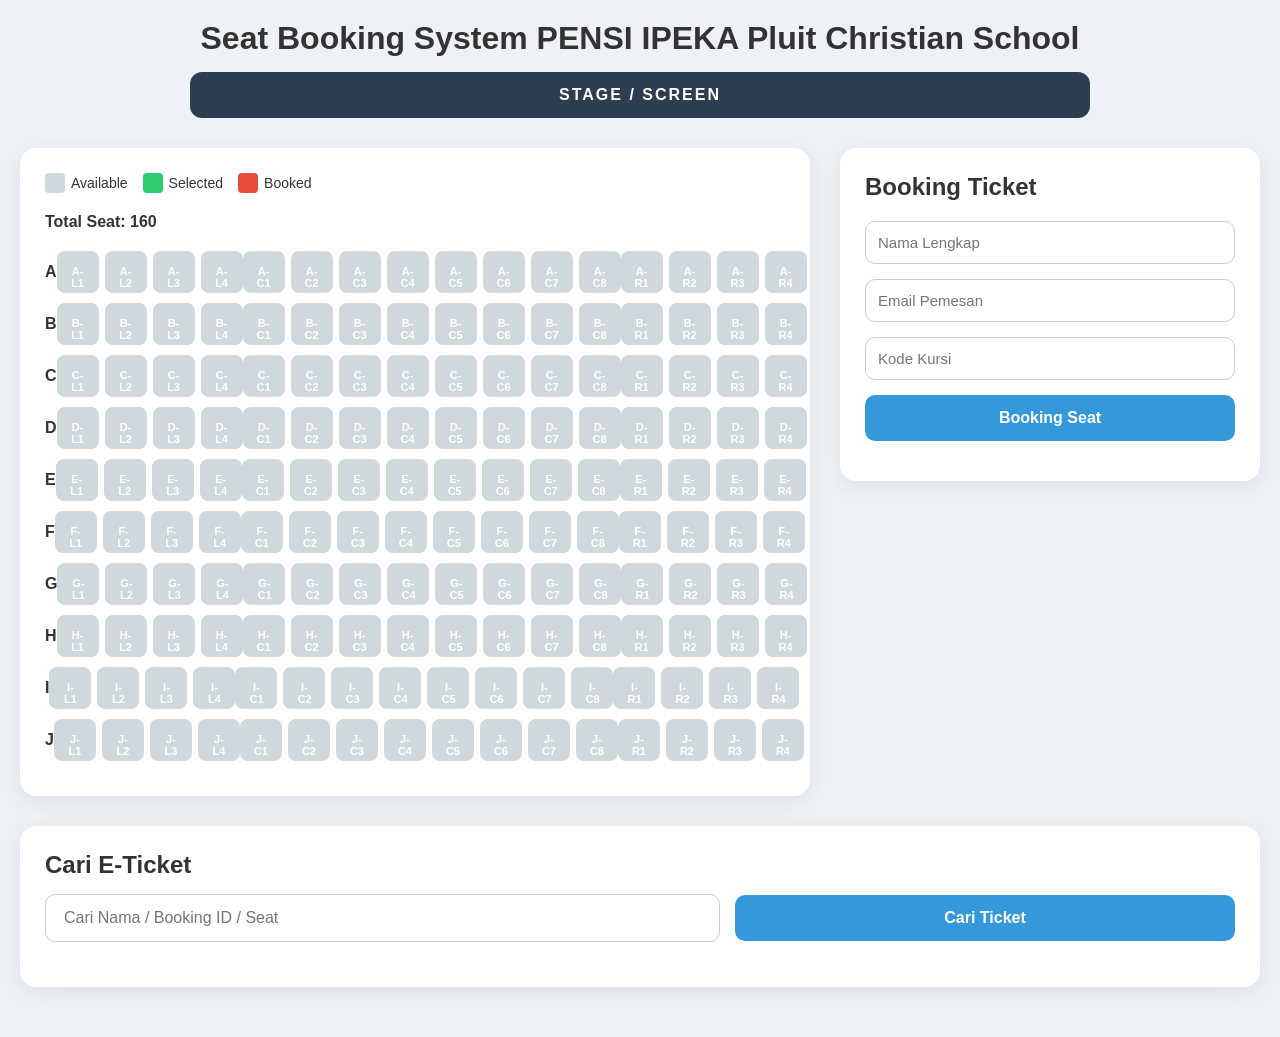
==== seat.html @ d66e7a72 "Add files via upload" ====
<!DOCTYPE html>
<html lang="id">
<head>
<meta charset="UTF-8">
<meta name="viewport" content="width=device-width, initial-scale=1.0">

<title>Seat Booking System</title>

<style>

*{
    margin:0;
    padding:0;
    box-sizing:border-box;
}

body{
    font-family:Arial,sans-serif;
    background:#eef2f7;
    padding:20px;
    color:#333;
}

h1{
    text-align:center;
    margin-bottom:15px;
}

.screen{
    max-width:900px;
    margin:0 auto 30px;
    background:#2c3e50;
    color:white;
    text-align:center;
    padding:14px;
    border-radius:12px;
    letter-spacing:2px;
    font-weight:bold;
}

.container{
    display:flex;
    gap:30px;
    align-items:flex-start;
    max-width:1400px;
    margin:auto;
}

.seat-area{
    flex:2;
    background:white;
    padding:25px;
    border-radius:16px;
    box-shadow:0 5px 20px rgba(0,0,0,0.08);
    overflow:auto;
}

.form-area{
    flex:1;
    background:white;
    padding:25px;
    border-radius:16px;
    box-shadow:0 5px 20px rgba(0,0,0,0.08);
    position:sticky;
    top:20px;
}

.form-area h2{
    margin-bottom:20px;
}

.legend{
    display:flex;
    gap:15px;
    margin-bottom:20px;
    flex-wrap:wrap;
}

.legend-item{
    display:flex;
    align-items:center;
    gap:6px;
    font-size:14px;
}

.legend-box{
    width:20px;
    height:20px;
    border-radius:4px;
}

.available-box{
    background:#cfd8dc;
}

.selected-box{
    background:#2ecc71;
}

.booked-box{
    background:#e74c3c;
}

.row{
    display:flex;
    align-items:center;
    margin-bottom:10px;
}

.row-label{
    width:40px;
    font-weight:bold;
    text-align:center;
}

.section{
    display:flex;
    gap:6px;
}

.aisle{
    width:40px;
}

.seat{
    width:42px;
    height:42px;
    border:none;
    border-radius:8px;
    background:#cfd8dc;
    cursor:pointer;
    transition:0.2s;
    font-size:11px;
    font-weight:bold;
}

.seat:hover{
    transform:scale(1.08);
    background:#90caf9;
}

.selected{
    background:#2ecc71 !important;
    color:white;
}

.booked{
    background:#e74c3c !important;
    color:white;
    cursor:not-allowed;
}

input{
    width:100%;
    padding:12px;
    margin-bottom:15px;
    border:1px solid #ccc;
    border-radius:10px;
    font-size:15px;
}

button{
    width:100%;
    padding:14px;
    border:none;
    background:#3498db;
    color:white;
    font-size:16px;
    border-radius:10px;
    cursor:pointer;
    font-weight:bold;
}

button:hover{
    background:#2980b9;
}

#status{
    margin-top:15px;
    font-size:14px;
    font-weight:bold;
}

.total-seat{
    margin-bottom:20px;
    font-weight:bold;
}

/* SEARCH TICKET */

.search-ticket{
    max-width:1400px;
    margin:30px auto;
    background:white;
    padding:25px;
    border-radius:16px;
    box-shadow:0 5px 20px rgba(0,0,0,0.08);
}

.search-ticket h2{
    margin-bottom:15px;
}

.search-box{
    display:flex;
    gap:15px;
    margin-bottom:20px;
    align-items:center;
}

.search-box input{
    width:100%;
    flex:1;
    margin-bottom:0;
    padding:14px 18px;
    font-size:16px;
}

.search-box button{
    width:500px;
    min-width:500px;
}

.ticket-card{
    border:2px dashed #3498db;
    border-radius:15px;
    padding:20px;
    margin-top:15px;
    background:#f8fbff;
}

.ticket-title{
    font-size:24px;
    font-weight:bold;
    color:#3498db;
    margin-bottom:15px;
}

.ticket-item{
    margin-bottom:10px;
    font-size:16px;
}

.ticket-seat{
    font-size:32px;
    color:#e74c3c;
    font-weight:bold;
    margin-top:15px;
}

@media(max-width:1000px){

.container{
    flex-direction:column;
}

.form-area{
    width:100%;
    position:relative;
}

.search-box{
    flex-direction:column;
}

}

</style>
</head>

<body>

<h1>Seat Booking System PENSI IPEKA Pluit Christian School</h1>

<div class="screen">
STAGE / SCREEN
</div>

<div class="container">

<div class="seat-area">

<div class="legend">

<div class="legend-item">
<div class="legend-box available-box"></div>
Available
</div>

<div class="legend-item">
<div class="legend-box selected-box"></div>
Selected
</div>

<div class="legend-item">
<div class="legend-box booked-box"></div>
Booked
</div>

</div>

<div class="total-seat">
Total Seat: 160
</div>

<div id="seatArea"></div>

</div>

<div class="form-area">

<h2>Booking Ticket</h2>

<input type="text" id="name" placeholder="Nama Lengkap">

<input type="email" id="email" placeholder="Email Pemesan">

<input type="text" id="seatCode" placeholder="Kode Kursi" readonly>

<button onclick="bookSeat()">
Booking Seat
</button>

<p id="status"></p>

</div>

</div>

<!-- SEARCH TICKET -->

<div class="search-ticket">

<h2>Cari E-Ticket</h2>

<div class="search-box">

<input
type="text"
id="searchInput"
placeholder="Cari Nama / Booking ID / Seat">

<button onclick="searchTicket()">
Cari Ticket
</button>

</div>

<div id="ticketResult"></div>

</div>

<script>

const APPS_SCRIPT_URL =
"https://script.google.com/macros/s/AKfycbyIZBY5OE33ENf7R17idh9-DeaufF1gcNQ0sNtshyPeskug7XlYK0YA4XagdgAJZl_fJA/exec";

const seatArea = document.getElementById("seatArea");

const rows = 10;

const layout = {
    left:4,
    center:8,
    right:4
};

let selectedSeatElement = null;
let selectedSeatCode = null;

function generateSeats(){

    for(let r=1; r<=rows; r++){

        const rowDiv = document.createElement("div");
        rowDiv.className = "row";

        const rowLabel = document.createElement("div");
        rowLabel.className = "row-label";
        rowLabel.innerText = String.fromCharCode(64+r);

        rowDiv.appendChild(rowLabel);

        createSection(rowDiv, "L", layout.left, r);

        const aisle1 = document.createElement("div");
        aisle1.className = "aisle";
        rowDiv.appendChild(aisle1);

        createSection(rowDiv, "C", layout.center, r);

        const aisle2 = document.createElement("div");
        aisle2.className = "aisle";
        rowDiv.appendChild(aisle2);

        createSection(rowDiv, "R", layout.right, r);

        seatArea.appendChild(rowDiv);
    }
}

function createSection(parent, prefix, total, row){

    const sectionDiv = document.createElement("div");
    sectionDiv.className = "section";

    for(let i=1; i<=total; i++){

        const seat = document.createElement("button");

        const rowLetter = String.fromCharCode(64+row);

        const seatCode = `${rowLetter}-${prefix}${i}`;

        seat.className = "seat";
        seat.dataset.code = seatCode;
        seat.innerText = seatCode;

        seat.onclick = () => selectSeat(seat, seatCode);

        sectionDiv.appendChild(seat);
    }

    parent.appendChild(sectionDiv);
}

function selectSeat(element, code){

    if(element.classList.contains("booked")) return;

    document.querySelectorAll(".seat").forEach(seat=>{
        seat.classList.remove("selected");
    });

    element.classList.add("selected");

    selectedSeatElement = element;
    selectedSeatCode = code;

    document.getElementById("seatCode").value = code;
}

async function bookSeat(){

    const name = document.getElementById("name").value.trim();
    const email = document.getElementById("email").value.trim();

    if(!name || !email || !selectedSeatCode){

        alert("Lengkapi data dan pilih seat!");
        return;
    }

    const data = {
    action:"seat",
    name:name,
    email:email,
    seat:selectedSeatCode
};

    document.getElementById("status").innerText =
    "Mengirim booking...";

    try{

        const response = await fetch("https://script.google.com/macros/s/AKfycbzW98MHzLqYmrCe1UrBfOiXvr4nLDi2T4dmhQzEWJm7gOR6B9Fgh47fH2na9PamQ1h2/exec",{
            method:"POST",
            body:JSON.stringify(data)
        });

        const result = await response.json();

        document.getElementById("status").innerText =
        result.message;

        if(!result.success){
            return;
        }

        selectedSeatElement.classList.remove("selected");
        selectedSeatElement.classList.add("booked");

        document.getElementById("name").value = "";
        document.getElementById("email").value = "";
        document.getElementById("seatCode").value = "";

        selectedSeatElement = null;
        selectedSeatCode = null;

    }catch(err){

        console.log(err);

        document.getElementById("status").innerText =
        "Gagal booking";

    }

}

async function loadBookedSeats(){

    try{

        const response = await fetch("https://script.google.com/macros/s/AKfycbzW98MHzLqYmrCe1UrBfOiXvr4nLDi2T4dmhQzEWJm7gOR6B9Fgh47fH2na9PamQ1h2/exec");

        const bookedSeats = await response.json();

        bookedSeats.forEach(code=>{

            const seat = document.querySelector(
                `[data-code="${code}"]`
            );

            if(seat){

                seat.classList.add("booked");

            }

        });

    }catch(err){

        console.log(err);

    }

}

async function searchTicket(){

    const keyword =
    document.getElementById("searchInput")
    .value
    .trim();

    if(!keyword){

        alert("Masukkan nama / booking ID / seat");
        return;

    }

    try{

        const response = await fetch(
        "https://script.google.com/macros/s/AKfycbzW98MHzLqYmrCe1UrBfOiXvr4nLDi2T4dmhQzEWJm7gOR6B9Fgh47fH2na9PamQ1h2/exec" +
        "?search=" +
        encodeURIComponent(keyword)
        );

        const result = await response.json();

        const ticketResult =
        document.getElementById("ticketResult");

        ticketResult.innerHTML = "";

        if(result.length === 0){

            ticketResult.innerHTML = `
            <div class="ticket-card">
                Ticket tidak ditemukan
            </div>
            `;

            return;

        }

        result.forEach(ticket=>{

            ticketResult.innerHTML += `

            <div class="ticket-card">

                <div class="ticket-title">
                    E-Ticket Booking
                </div>

                <div class="ticket-item">
                    <b>Booking ID:</b>
                    ${ticket.bookingId}
                </div>

                <div class="ticket-item">
                    <b>Nama:</b>
                    ${ticket.name}
                </div>

                <div class="ticket-item">
                    <b>Email:</b>
                    ${ticket.email}
                </div>

                <div class="ticket-item">
                    <b>Status:</b>
                    ${ticket.status}
                </div>

                <div class="ticket-seat">
                    ${ticket.seat}
                </div>

            </div>

            `;

        });

    }catch(err){

        console.log(err);

        alert("Gagal mengambil ticket");

    }

}

generateSeats();
loadBookedSeats();

</script>

</body>
</html>
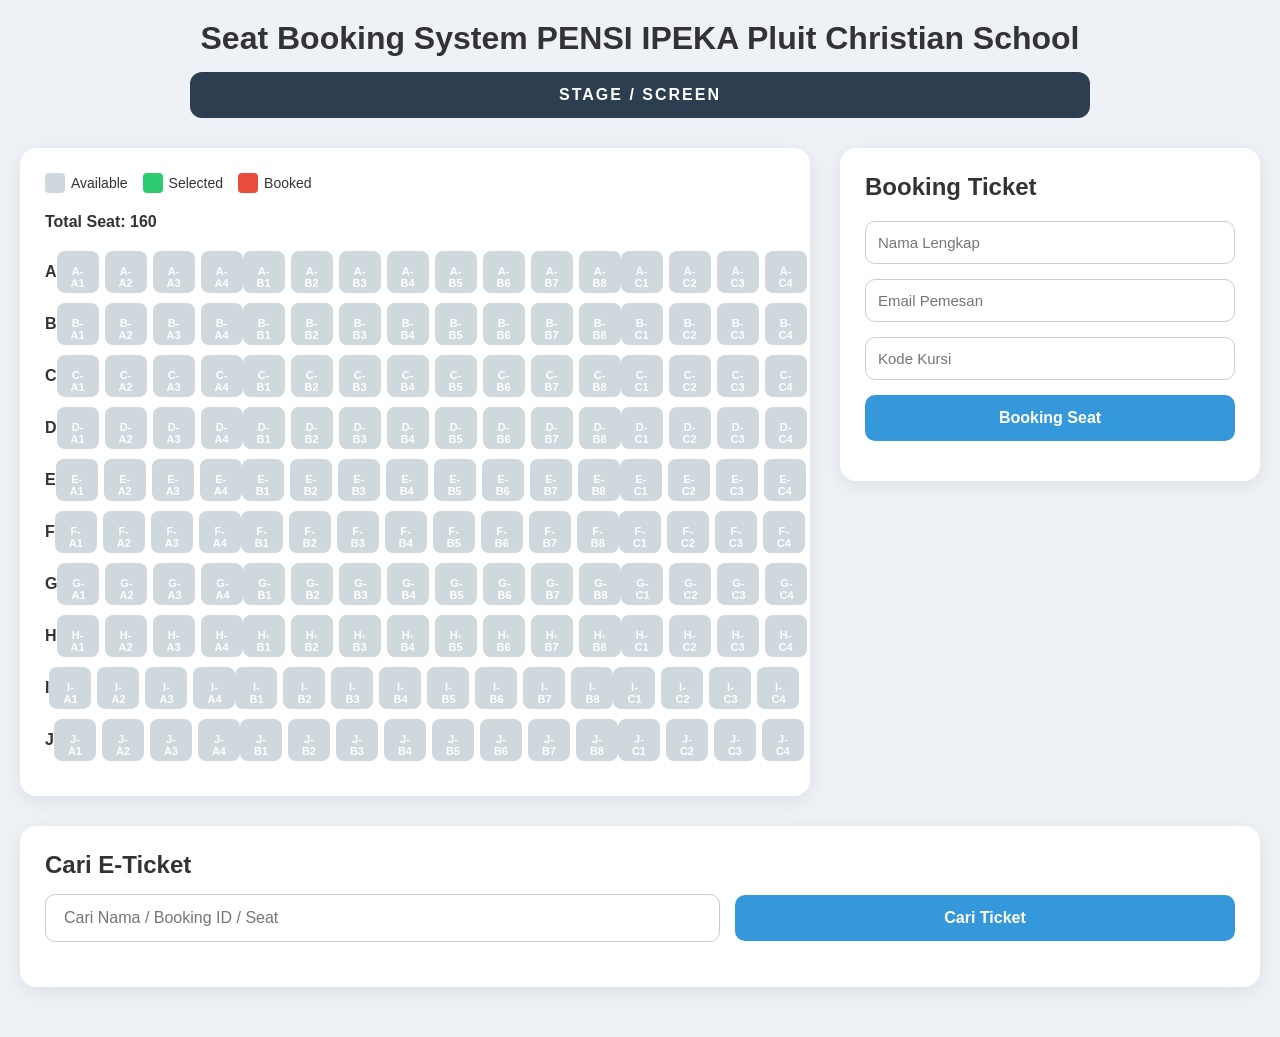
==== commit fd813b86: "Update seat.html" ====
--- a/seat.html
+++ b/seat.html
@@ -404,13 +404,19 @@
     const sectionDiv = document.createElement("div");
     sectionDiv.className = "section";
 
+    let prefixMap = {
+        L: "A",
+        C: "B",
+        R: "C"
+    };
+
     for(let i=1; i<=total; i++){
 
         const seat = document.createElement("button");
 
         const rowLetter = String.fromCharCode(64+row);
 
-        const seatCode = `${rowLetter}-${prefix}${i}`;
+        const seatCode = `${rowLetter}-${prefixMap[prefix]}${i}`;
 
         seat.className = "seat";
         seat.dataset.code = seatCode;
@@ -625,4 +631,4 @@
 </script>
 
 </body>
-</html>+</html>
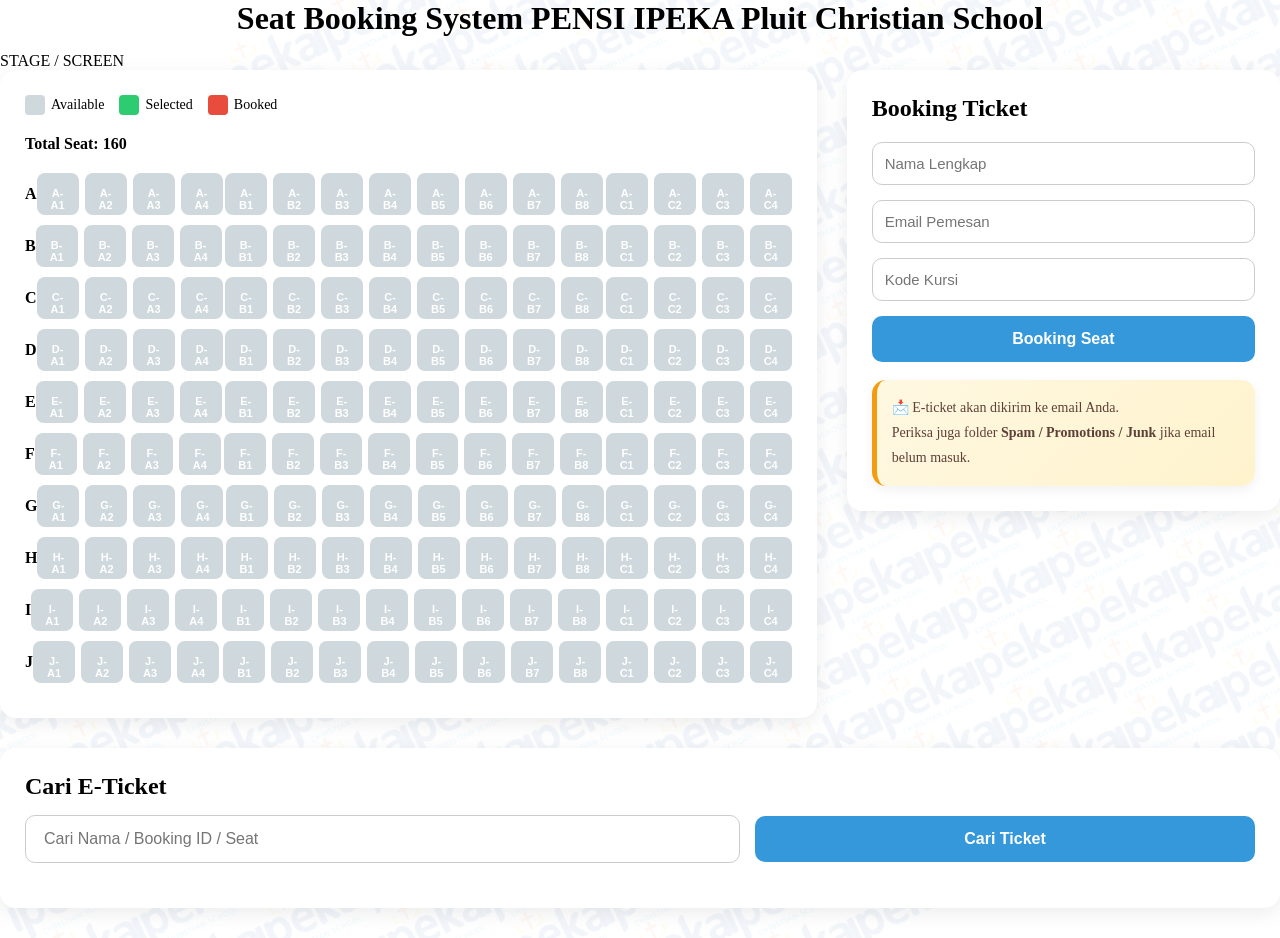
==== commit 3f2f865c: "Update seat.html" ====
--- a/seat.html
+++ b/seat.html
@@ -14,18 +14,89 @@
     box-sizing:border-box;
 }
 
-body{
-    font-family:Arial,sans-serif;
-    background:#eef2f7;
-    padding:20px;
-    color:#333;
-}
-
+body::before{
+
+    content:"";
+
+    position:fixed;
+
+    inset:0;
+
+    pointer-events:none;
+
+    background-image:
+    url("IPEKA.png");
+
+    background-size:90px;
+
+    background-repeat:repeat;
+
+    opacity:0.05;
+
+    transform:rotate(-25deg) scale(1.2);
+
+    z-index:-1;
+}
+.top-logo{
+    position:fixed;
+    top:15px;
+    left:15px;
+    z-index:999;
+}
+
+.top-logo img{
+    box-shadow:
+    0 0 20px rgba(52,152,219,0.4);
+}
+}
+
+    background:white;
+
+    padding:8px;
+
+    border-radius:14px;
+
+    box-shadow:
+    0 4px 15px rgba(0,0,0,0.15);
+}
+@media(max-width:768px){
+
+.top-logo img{
+    width:50px;
+    padding:6px;
+}
+
+}
 h1{
     text-align:center;
     margin-bottom:15px;
 }
-
+.email-notice{
+
+    margin-top:18px;
+
+    background:linear-gradient(
+        135deg,
+        #fff8e1,
+        #fff3cd
+    );
+
+    border-left:5px solid #f39c12;
+
+    color:#5d4037;
+
+    padding:15px;
+
+    border-radius:14px;
+
+    font-size:14px;
+
+    line-height:1.8;
+
+    box-shadow:
+    0 4px 12px rgba(0,0,0,0.06);
+
+}AAAAA
 .screen{
     max-width:900px;
     margin:0 auto 30px;
@@ -322,7 +393,17 @@
 </button>
 
 <p id="status"></p>
-
+<p id="status"></p>
+
+<div class="email-notice">
+
+📩 E-ticket akan dikirim ke email Anda.<br>
+
+Periksa juga folder
+<b>Spam / Promotions / Junk</b>
+jika email belum masuk.
+
+</div>
 </div>
 
 </div>
@@ -353,7 +434,7 @@
 <script>
 
 const APPS_SCRIPT_URL =
-"https://script.google.com/macros/s/AKfycbyIZBY5OE33ENf7R17idh9-DeaufF1gcNQ0sNtshyPeskug7XlYK0YA4XagdgAJZl_fJA/exec";
+"https://script.google.com/macros/s/AKfycbzfxxvJUBLyZms-yqfiWxFdJod6a2PrkERwErlG0t7BSvj9OrLCuwmy6AHwIDlmYy1U/exec";
 
 const seatArea = document.getElementById("seatArea");
 
@@ -365,8 +446,7 @@
     right:4
 };
 
-let selectedSeatElement = null;
-let selectedSeatCode = null;
+let selectedSeats = [];
 
 function generateSeats(){
 
@@ -434,70 +514,125 @@
 
     if(element.classList.contains("booked")) return;
 
-    document.querySelectorAll(".seat").forEach(seat=>{
-        seat.classList.remove("selected");
-    });
-
-    element.classList.add("selected");
-
-    selectedSeatElement = element;
-    selectedSeatCode = code;
-
-    document.getElementById("seatCode").value = code;
+    // kalau sudah dipilih → batal pilih
+    if(element.classList.contains("selected")){
+
+        element.classList.remove("selected");
+
+        selectedSeats =
+        selectedSeats.filter(seat => seat !== code);
+
+    }else{
+
+        element.classList.add("selected");
+
+        selectedSeats.push(code);
+
+    }
+
+    document.getElementById("seatCode").value =
+    selectedSeats.join(", ");
+
 }
 
 async function bookSeat(){
 
-    const name = document.getElementById("name").value.trim();
-    const email = document.getElementById("email").value.trim();
-
-    if(!name || !email || !selectedSeatCode){
-
-        alert("Lengkapi data dan pilih seat!");
+    const name =
+    document.getElementById("name")
+    .value
+    .trim();
+
+    const email =
+    document.getElementById("email")
+    .value
+    .trim();
+
+    if(
+        !name ||
+        !email ||
+        selectedSeats.length === 0
+    ){
+
+        alert(
+        "Lengkapi data dan pilih seat!"
+        );
+
         return;
+
     }
 
     const data = {
-    action:"seat",
-    name:name,
-    email:email,
-    seat:selectedSeatCode
-};
-
-    document.getElementById("status").innerText =
+        action:"seat",
+        name:name,
+        email:email,
+        seat:selectedSeats
+    };
+
+    document.getElementById("status")
+    .innerText =
     "Mengirim booking...";
 
     try{
 
-        const response = await fetch("https://script.google.com/macros/s/AKfycbzW98MHzLqYmrCe1UrBfOiXvr4nLDi2T4dmhQzEWJm7gOR6B9Fgh47fH2na9PamQ1h2/exec",{
+        const response =
+        await fetch(
+        "https://script.google.com/macros/s/AKfycbzfxxvJUBLyZms-yqfiWxFdJod6a2PrkERwErlG0t7BSvj9OrLCuwmy6AHwIDlmYy1U/exec",
+        {
             method:"POST",
             body:JSON.stringify(data)
         });
 
-        const result = await response.json();
-
-        document.getElementById("status").innerText =
+        const result =
+        await response.json();
+
+        document.getElementById("status")
+        .innerText =
         result.message;
 
         if(!result.success){
             return;
         }
 
-        selectedSeatElement.classList.remove("selected");
-        selectedSeatElement.classList.add("booked");
-
-        document.getElementById("name").value = "";
-        document.getElementById("email").value = "";
-        document.getElementById("seatCode").value = "";
-
-        selectedSeatElement = null;
-        selectedSeatCode = null;
+        // ubah jadi booked
+        selectedSeats.forEach(code=>{
+
+            const seat =
+            document.querySelector(
+            `[data-code="${code}"]`
+            );
+
+            if(seat){
+
+                seat.classList.remove(
+                "selected"
+                );
+
+                seat.classList.add(
+                "booked"
+                );
+
+            }
+
+        });
+
+        // reset form
+        document.getElementById("name")
+        .value = "";
+
+        document.getElementById("email")
+        .value = "";
+
+        document.getElementById("seatCode")
+        .value = "";
+
+        selectedSeats = [];
 
     }catch(err){
 
         console.log(err);
 
-        document.getElementById("status").innerText =
+        document.getElementById("status")
+        .innerText =
         "Gagal booking";
 
     }
@@ -508,19 +643,27 @@
 
     try{
 
-        const response = await fetch("https://script.google.com/macros/s/AKfycbzW98MHzLqYmrCe1UrBfOiXvr4nLDi2T4dmhQzEWJm7gOR6B9Fgh47fH2na9PamQ1h2/exec");
-
-        const bookedSeats = await response.json();
+        const response =
+        await fetch("https://script.google.com/macros/s/AKfycbz4a8hzcGhH5G0Lf3J02ladZJA2StW_uPhSXTbK8wcWsXpzIlWPWxoyifWFHwoQuV3ATg/exec");
+
+        const bookedSeats =
+        await response.json();
 
         bookedSeats.forEach(code=>{
 
-            const seat = document.querySelector(
-                `[data-code="${code}"]`
+            const cleanCode =
+            code.toString().trim();
+
+            const seat =
+            document.querySelector(
+            `[data-code="${cleanCode}"]`
             );
 
             if(seat){
 
-                seat.classList.add("booked");
+                seat.classList.add(
+                "booked"
+                );
 
             }
 
@@ -537,38 +680,66 @@
 async function searchTicket(){
 
     const keyword =
-    document.getElementById("searchInput")
+    document
+    .getElementById("searchInput")
     .value
     .trim();
 
     if(!keyword){
 
-        alert("Masukkan nama / booking ID / seat");
+        alert(
+        "Masukkan nama / booking ID / seat"
+        );
+
         return;
 
     }
 
     try{
 
-        const response = await fetch(
-        "https://script.google.com/macros/s/AKfycbzW98MHzLqYmrCe1UrBfOiXvr4nLDi2T4dmhQzEWJm7gOR6B9Fgh47fH2na9PamQ1h2/exec" +
-        "?search=" +
-        encodeURIComponent(keyword)
+        const response =
+        await fetch(
+
+            "https://script.google.com/macros/s/AKfycbz4a8hzcGhH5G0Lf3J02ladZJA2StW_uPhSXTbK8wcWsXpzIlWPWxoyifWFHwoQuV3ATg/exec" +
+
+            "?search=" +
+
+            encodeURIComponent(keyword) +
+
+            "&t=" +
+
+            Date.now()
+
         );
 
-        const result = await response.json();
+        // DEBUG
+        console.log(response);
+
+        const result =
+        await response.json();
+
+        console.log(result);
 
         const ticketResult =
-        document.getElementById("ticketResult");
+        document.getElementById(
+        "ticketResult"
+        );
 
         ticketResult.innerHTML = "";
 
-        if(result.length === 0){
+        if(
+            !Array.isArray(result) ||
+            result.length === 0
+        ){
 
             ticketResult.innerHTML = `
+
             <div class="ticket-card">
+
                 Ticket tidak ditemukan
+
             </div>
+
             `;
 
             return;
@@ -617,9 +788,14 @@
 
     }catch(err){
 
-        console.log(err);
-
-        alert("Gagal mengambil ticket");
+        console.log(
+        "SEARCH ERROR:",
+        err
+        );
+
+        alert(
+        "Gagal mengambil ticket"
+        );
 
     }
 
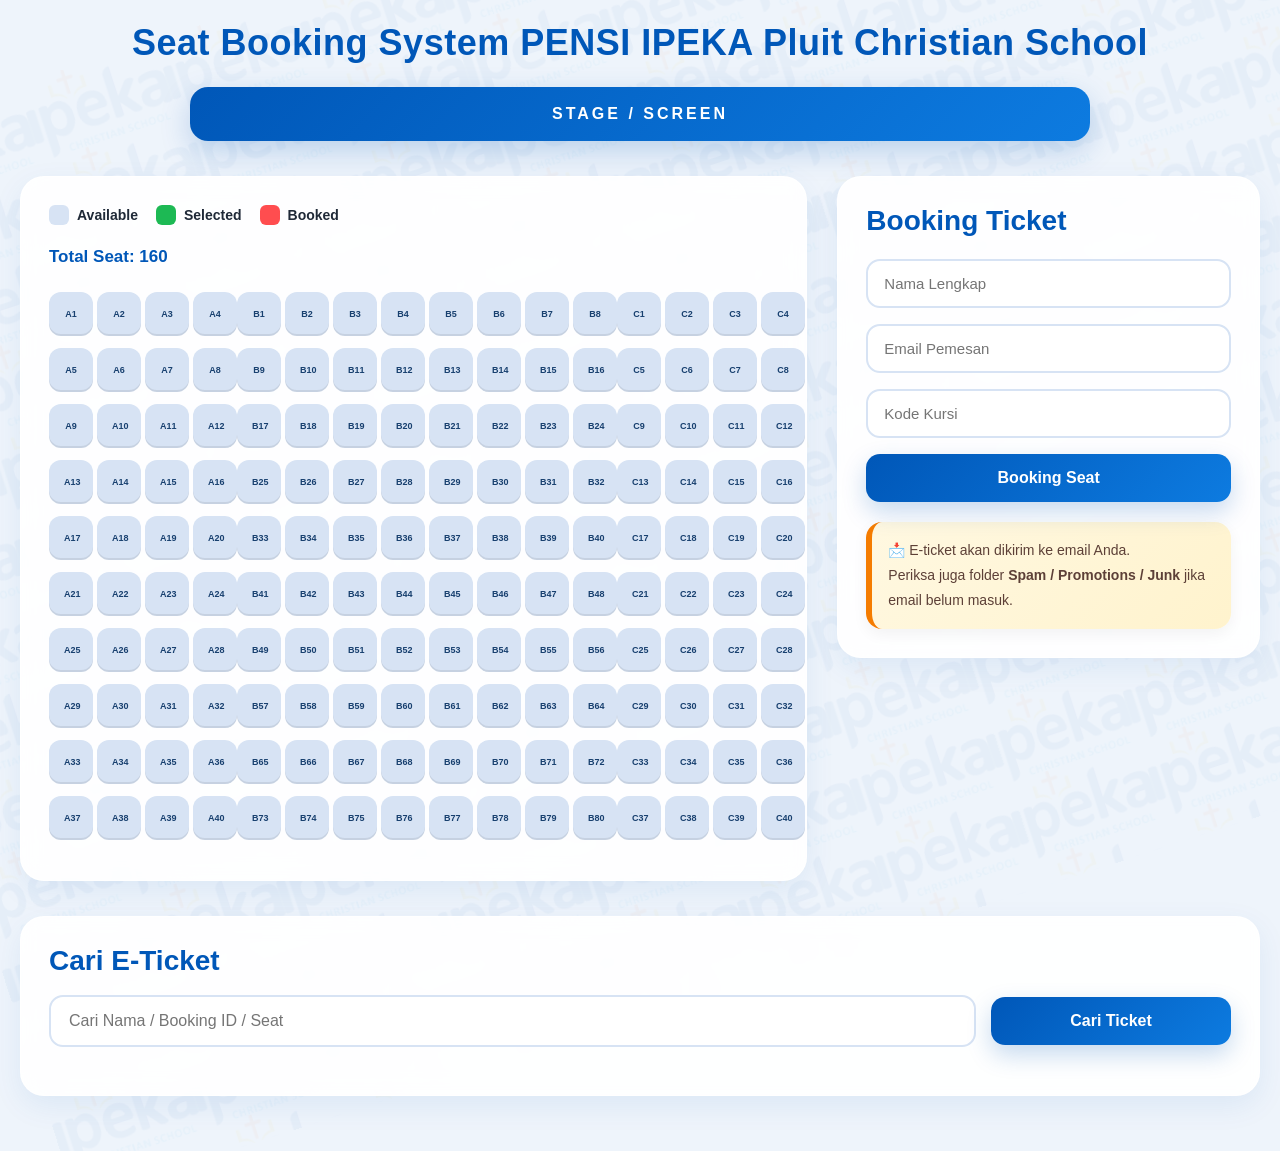
==== commit f193f38d: "Update seat.html" ====
--- a/seat.html
+++ b/seat.html
@@ -8,12 +8,33 @@
 
 <style>
 
+:root{
+    --ipeka-blue:#0057b8;
+    --ipeka-light:#0d7be0;
+    --ipeka-gold:#f4b400;
+    --ipeka-orange:#f57c00;
+    --ipeka-bg:#eef4fb;
+    --ipeka-card:#ffffff;
+    --ipeka-text:#1f2937;
+}
+
 *{
     margin:0;
     padding:0;
     box-sizing:border-box;
 }
 
+body{
+    font-family:Arial,sans-serif;
+    background:var(--ipeka-bg);
+    padding:20px;
+    color:var(--ipeka-text);
+    position:relative;
+    overflow-x:hidden;
+}
+
+/* BACKGROUND WATERMARK */
+
 body::before{
 
     content:"";
@@ -27,87 +48,95 @@
     background-image:
     url("IPEKA.png");
 
-    background-size:90px;
+    background-size:120px;
 
     background-repeat:repeat;
 
-    opacity:0.05;
-
-    transform:rotate(-25deg) scale(1.2);
-
-    z-index:-1;
-}
+    opacity:0.035;
+
+    transform:rotate(-18deg) scale(1.2);
+
+    z-index:-2;
+}
+
+/* TOP LOGO */
+
 .top-logo{
     position:fixed;
-    top:15px;
-    left:15px;
+    top:18px;
+    left:18px;
     z-index:999;
 }
 
 .top-logo img{
+
+    width:75px;
+
+    background:white;
+
+    padding:8px;
+
+    border-radius:18px;
+
     box-shadow:
-    0 0 20px rgba(52,152,219,0.4);
-}
-}
-
-    background:white;
-
-    padding:8px;
-
-    border-radius:14px;
+    0 10px 30px rgba(0,87,184,0.18);
+
+    border:2px solid rgba(255,255,255,0.9);
+
+    backdrop-filter:blur(8px);
+}
+
+/* TITLE */
+
+h1{
+
+    text-align:center;
+
+    margin-bottom:20px;
+
+    color:var(--ipeka-blue);
+
+    font-size:36px;
+
+    font-weight:800;
+
+    letter-spacing:0.5px;
+
+    line-height:1.3;
+}
+
+/* SCREEN */
+
+.screen{
+
+    max-width:900px;
+
+    margin:0 auto 35px;
+
+    background:
+    linear-gradient(
+        135deg,
+        var(--ipeka-blue),
+        var(--ipeka-light)
+    );
+
+    color:white;
+
+    text-align:center;
+
+    padding:18px;
+
+    border-radius:18px;
+
+    letter-spacing:3px;
+
+    font-weight:bold;
 
     box-shadow:
-    0 4px 15px rgba(0,0,0,0.15);
-}
-@media(max-width:768px){
-
-.top-logo img{
-    width:50px;
-    padding:6px;
-}
-
-}
-h1{
-    text-align:center;
-    margin-bottom:15px;
-}
-.email-notice{
-
-    margin-top:18px;
-
-    background:linear-gradient(
-        135deg,
-        #fff8e1,
-        #fff3cd
-    );
-
-    border-left:5px solid #f39c12;
-
-    color:#5d4037;
-
-    padding:15px;
-
-    border-radius:14px;
-
-    font-size:14px;
-
-    line-height:1.8;
-
-    box-shadow:
-    0 4px 12px rgba(0,0,0,0.06);
-
-}AAAAA
-.screen{
-    max-width:900px;
-    margin:0 auto 30px;
-    background:#2c3e50;
-    color:white;
-    text-align:center;
-    padding:14px;
-    border-radius:12px;
-    letter-spacing:2px;
-    font-weight:bold;
-}
+    0 10px 30px rgba(0,87,184,0.22);
+}
+
+/* CONTAINER */
 
 .container{
     display:flex;
@@ -117,159 +146,322 @@
     margin:auto;
 }
 
+/* CARD */
+
+.seat-area,
+.form-area,
+.search-ticket{
+
+    background:
+    rgba(255,255,255,0.92);
+
+    backdrop-filter:blur(10px);
+
+    border:1px solid rgba(255,255,255,0.7);
+
+    box-shadow:
+    0 10px 30px rgba(0,87,184,0.08);
+
+    border-radius:24px;
+}
+
+/* SEAT AREA */
+
 .seat-area{
     flex:2;
-    background:white;
-    padding:25px;
-    border-radius:16px;
-    box-shadow:0 5px 20px rgba(0,0,0,0.08);
+    padding:28px;
     overflow:auto;
 }
+
+/* FORM AREA */
 
 .form-area{
     flex:1;
-    background:white;
-    padding:25px;
-    border-radius:16px;
-    box-shadow:0 5px 20px rgba(0,0,0,0.08);
+    padding:28px;
     position:sticky;
     top:20px;
 }
 
 .form-area h2{
-    margin-bottom:20px;
-}
+
+    margin-bottom:22px;
+
+    color:var(--ipeka-blue);
+
+    font-size:28px;
+
+    font-weight:800;
+}
+
+/* LEGEND */
 
 .legend{
     display:flex;
-    gap:15px;
-    margin-bottom:20px;
+    gap:18px;
+    margin-bottom:22px;
     flex-wrap:wrap;
 }
 
 .legend-item{
     display:flex;
     align-items:center;
-    gap:6px;
+    gap:8px;
     font-size:14px;
+    font-weight:600;
 }
 
 .legend-box{
     width:20px;
     height:20px;
-    border-radius:4px;
+    border-radius:6px;
 }
 
 .available-box{
-    background:#cfd8dc;
+    background:#d7e3f4;
 }
 
 .selected-box{
-    background:#2ecc71;
+    background:#1db954;
 }
 
 .booked-box{
-    background:#e74c3c;
-}
+    background:#ff4d4f;
+}
+
+/* TOTAL */
+
+.total-seat{
+
+    margin-bottom:25px;
+
+    font-weight:700;
+
+    color:var(--ipeka-blue);
+
+    font-size:17px;
+}
+
+/* ROW */
 
 .row{
     display:flex;
     align-items:center;
-    margin-bottom:10px;
+    margin-bottom:12px;
 }
 
 .row-label{
-    width:40px;
+
+    width:42px;
+
     font-weight:bold;
+
     text-align:center;
+
+    color:var(--ipeka-blue);
+
+    font-size:18px;
 }
 
 .section{
+
     display:flex;
-    gap:6px;
+    gap:4px;
 }
 
 .aisle{
-    width:40px;
-}
+    width:20px;
+}
+
+/* SEAT */
 
 .seat{
-    width:42px;
-    height:42px;
+
+    width:44px;
+
+    height:44px;
+
     border:none;
-    border-radius:8px;
-    background:#cfd8dc;
+
+    border-radius:12px;
+
+    background:#d7e3f4;
+
+    color:#18406f;
+
     cursor:pointer;
+
+    transition:0.25s;
+
+    font-size:9px;
+
+    font-weight:bold;
+
+    box-shadow:
+    inset 0 -2px 0 rgba(0,0,0,0.08);
+}
+
+.seat:hover{
+
+    transform:translateY(-3px);
+
+    background:#90caf9;
+}
+
+.selected{
+
+    background:#1db954 !important;
+
+    color:white;
+
+    box-shadow:
+    0 8px 18px rgba(29,185,84,0.3);
+}
+
+.booked{
+
+    background:#ff4d4f !important;
+
+    color:white;
+
+    cursor:not-allowed;
+
+    box-shadow:
+    0 8px 18px rgba(255,77,79,0.25);
+}
+
+/* INPUT */
+
+input{
+
+    width:100%;
+
+    padding:14px 16px;
+
+    margin-bottom:16px;
+
+    border:2px solid #d7e3f4;
+
+    border-radius:14px;
+
+    font-size:15px;
+
     transition:0.2s;
-    font-size:11px;
+
+    background:white;
+}
+
+input:focus{
+
+    outline:none;
+
+    border-color:var(--ipeka-light);
+
+    box-shadow:
+    0 0 0 4px rgba(13,123,224,0.12);
+}
+
+/* BUTTON */
+
+button{
+
+    width:100%;
+
+    padding:15px;
+
+    border:none;
+
+    background:
+    linear-gradient(
+        135deg,
+        var(--ipeka-blue),
+        var(--ipeka-light)
+    );
+
+    color:white;
+
+    font-size:16px;
+
+    border-radius:14px;
+
+    cursor:pointer;
+
+    font-weight:700;
+
+    transition:0.25s;
+
+    box-shadow:
+    0 10px 25px rgba(0,87,184,0.22);
+}
+
+button:hover{
+
+    transform:translateY(-2px);
+
+    opacity:0.95;
+}
+
+/* STATUS */
+
+#status{
+
+    margin-top:16px;
+
+    font-size:14px;
+
     font-weight:bold;
-}
-
-.seat:hover{
-    transform:scale(1.08);
-    background:#90caf9;
-}
-
-.selected{
-    background:#2ecc71 !important;
-    color:white;
-}
-
-.booked{
-    background:#e74c3c !important;
-    color:white;
-    cursor:not-allowed;
-}
-
-input{
-    width:100%;
-    padding:12px;
-    margin-bottom:15px;
-    border:1px solid #ccc;
-    border-radius:10px;
-    font-size:15px;
-}
-
-button{
-    width:100%;
-    padding:14px;
-    border:none;
-    background:#3498db;
-    color:white;
-    font-size:16px;
-    border-radius:10px;
-    cursor:pointer;
-    font-weight:bold;
-}
-
-button:hover{
-    background:#2980b9;
-}
-
-#status{
-    margin-top:15px;
+
+    color:var(--ipeka-blue);
+}
+
+/* EMAIL NOTICE */
+
+.email-notice{
+
+    margin-top:20px;
+
+    background:
+    linear-gradient(
+        135deg,
+        #fff8e1,
+        #fff3cd
+    );
+
+    border-left:6px solid var(--ipeka-orange);
+
+    color:#5d4037;
+
+    padding:16px;
+
+    border-radius:16px;
+
     font-size:14px;
-    font-weight:bold;
-}
-
-.total-seat{
-    margin-bottom:20px;
-    font-weight:bold;
-}
-
-/* SEARCH TICKET */
+
+    line-height:1.8;
+
+    box-shadow:
+    0 5px 15px rgba(0,0,0,0.05);
+}
+
+/* SEARCH */
 
 .search-ticket{
+
     max-width:1400px;
-    margin:30px auto;
-    background:white;
-    padding:25px;
-    border-radius:16px;
-    box-shadow:0 5px 20px rgba(0,0,0,0.08);
+
+    margin:35px auto;
+
+    padding:28px;
 }
 
 .search-ticket h2{
-    margin-bottom:15px;
+
+    margin-bottom:18px;
+
+    color:var(--ipeka-blue);
+
+    font-size:28px;
+
+    font-weight:800;
 }
 
 .search-box{
@@ -283,41 +475,76 @@
     width:100%;
     flex:1;
     margin-bottom:0;
-    padding:14px 18px;
+    padding:15px 18px;
     font-size:16px;
 }
 
 .search-box button{
-    width:500px;
-    min-width:500px;
-}
+
+    width:240px;
+
+    min-width:240px;
+}
+
+/* TICKET */
 
 .ticket-card{
-    border:2px dashed #3498db;
-    border-radius:15px;
-    padding:20px;
-    margin-top:15px;
-    background:#f8fbff;
+
+    border:none;
+
+    border-radius:22px;
+
+    padding:24px;
+
+    margin-top:18px;
+
+    background:
+    linear-gradient(
+        135deg,
+        #ffffff,
+        #f7fbff
+    );
+
+    box-shadow:
+    0 10px 25px rgba(0,87,184,0.08);
+
+    border-top:5px solid var(--ipeka-blue);
 }
 
 .ticket-title{
-    font-size:24px;
-    font-weight:bold;
-    color:#3498db;
-    margin-bottom:15px;
+
+    font-size:26px;
+
+    font-weight:800;
+
+    color:var(--ipeka-blue);
+
+    margin-bottom:18px;
 }
 
 .ticket-item{
-    margin-bottom:10px;
+
+    margin-bottom:12px;
+
     font-size:16px;
+
+    line-height:1.7;
 }
 
 .ticket-seat{
-    font-size:32px;
-    color:#e74c3c;
-    font-weight:bold;
-    margin-top:15px;
-}
+
+    font-size:34px;
+
+    color:#ff4d4f;
+
+    font-weight:900;
+
+    margin-top:20px;
+
+    letter-spacing:1px;
+}
+
+/* MOBILE */
 
 @media(max-width:1000px){
 
@@ -332,6 +559,100 @@
 
 .search-box{
     flex-direction:column;
+}
+
+.search-box button{
+    width:100%;
+    min-width:100%;
+}
+
+}
+
+/* MOBILE EXTRA */
+
+@media(max-width:768px){
+
+body{
+    padding:14px;
+}
+
+.top-logo{
+    top:12px;
+    left:12px;
+}
+
+.top-logo img{
+    width:55px;
+    padding:6px;
+}
+
+h1{
+
+    font-size:25px;
+
+    line-height:1.4;
+
+    padding-top:15px;
+}
+
+.screen{
+
+    font-size:14px;
+
+    padding:14px;
+
+    letter-spacing:2px;
+}
+
+.seat-area,
+.form-area,
+.search-ticket{
+
+    padding:18px;
+
+    border-radius:20px;
+}
+
+.form-area h2,
+.search-ticket h2{
+
+    font-size:22px;
+}
+
+.row{
+    overflow-x:auto;
+}
+
+.row-label{
+
+    font-size:15px;
+
+    width:30px;
+}
+
+.seat{
+
+    width:34px;
+
+    height:34px;
+
+    font-size:8px;
+
+    border-radius:8px;
+}
+
+
+
+.ticket-title{
+    font-size:22px;
+}
+
+.ticket-item{
+    font-size:14px;
+}
+
+.ticket-seat{
+    font-size:24px;
 }
 
 }
@@ -452,62 +773,127 @@
 
     for(let r=1; r<=rows; r++){
 
-        const rowDiv = document.createElement("div");
+        const rowDiv =
+        document.createElement("div");
+
         rowDiv.className = "row";
 
-        const rowLabel = document.createElement("div");
-        rowLabel.className = "row-label";
-        rowLabel.innerText = String.fromCharCode(64+r);
-
-        rowDiv.appendChild(rowLabel);
-
-        createSection(rowDiv, "L", layout.left, r);
-
-        const aisle1 = document.createElement("div");
+        createSection(
+            rowDiv,
+            "L",
+            layout.left,
+            r
+        );
+
+        const aisle1 =
+        document.createElement("div");
+
         aisle1.className = "aisle";
+
         rowDiv.appendChild(aisle1);
 
-        createSection(rowDiv, "C", layout.center, r);
-
-        const aisle2 = document.createElement("div");
+        createSection(
+            rowDiv,
+            "C",
+            layout.center,
+            r
+        );
+
+        const aisle2 =
+        document.createElement("div");
+
         aisle2.className = "aisle";
+
         rowDiv.appendChild(aisle2);
 
-        createSection(rowDiv, "R", layout.right, r);
+        createSection(
+            rowDiv,
+            "R",
+            layout.right,
+            r
+        );
 
         seatArea.appendChild(rowDiv);
+
     }
+
 }
 
 function createSection(parent, prefix, total, row){
 
-    const sectionDiv = document.createElement("div");
+    const sectionDiv =
+    document.createElement("div");
+
     sectionDiv.className = "section";
 
-    let prefixMap = {
-        L: "A",
-        C: "B",
-        R: "C"
+    // TOTAL SEAT PER BLOK
+    const maxPerRow = {
+        L:4,
+        C:8,
+        R:4
     };
 
+    // PREFIX KOLOM
+    const prefixMap = {
+        L:"A",
+        C:"B",
+        R:"C"
+    };
+
+    // NOMOR GLOBAL
+    let startNumber = 0;
+
+    // ROW sekarang (0-9)
+    const rowIndex = row - 1;
+
+    // HITUNG NOMOR BERDASARKAN KOLOM
+    if(prefix === "L"){
+
+        // A1 - A40
+        startNumber = rowIndex * 4;
+
+    }else if(prefix === "C"){
+
+        // B1 - B80
+        startNumber = rowIndex * 8;
+
+    }else if(prefix === "R"){
+
+        // C1 - C40
+        startNumber = rowIndex * 4;
+
+    }
+
     for(let i=1; i<=total; i++){
 
-        const seat = document.createElement("button");
-
-        const rowLetter = String.fromCharCode(64+row);
-
-        const seatCode = `${rowLetter}-${prefixMap[prefix]}${i}`;
+        const seat =
+        document.createElement("button");
+
+        // NOMOR GLOBAL
+        const seatNumber =
+        startNumber + i;
+
+        // CODE
+        const seatCode =
+        `${prefixMap[prefix]}${seatNumber}`;
 
         seat.className = "seat";
-        seat.dataset.code = seatCode;
-        seat.innerText = seatCode;
-
-        seat.onclick = () => selectSeat(seat, seatCode);
+
+        seat.dataset.code =
+        seatCode;
+
+        seat.innerText =
+        seatCode;
+
+        seat.onclick = () =>
+        selectSeat(seat, seatCode);
 
         sectionDiv.appendChild(seat);
+
     }
 
     parent.appendChild(sectionDiv);
+
 }
 
 function selectSeat(element, code){
